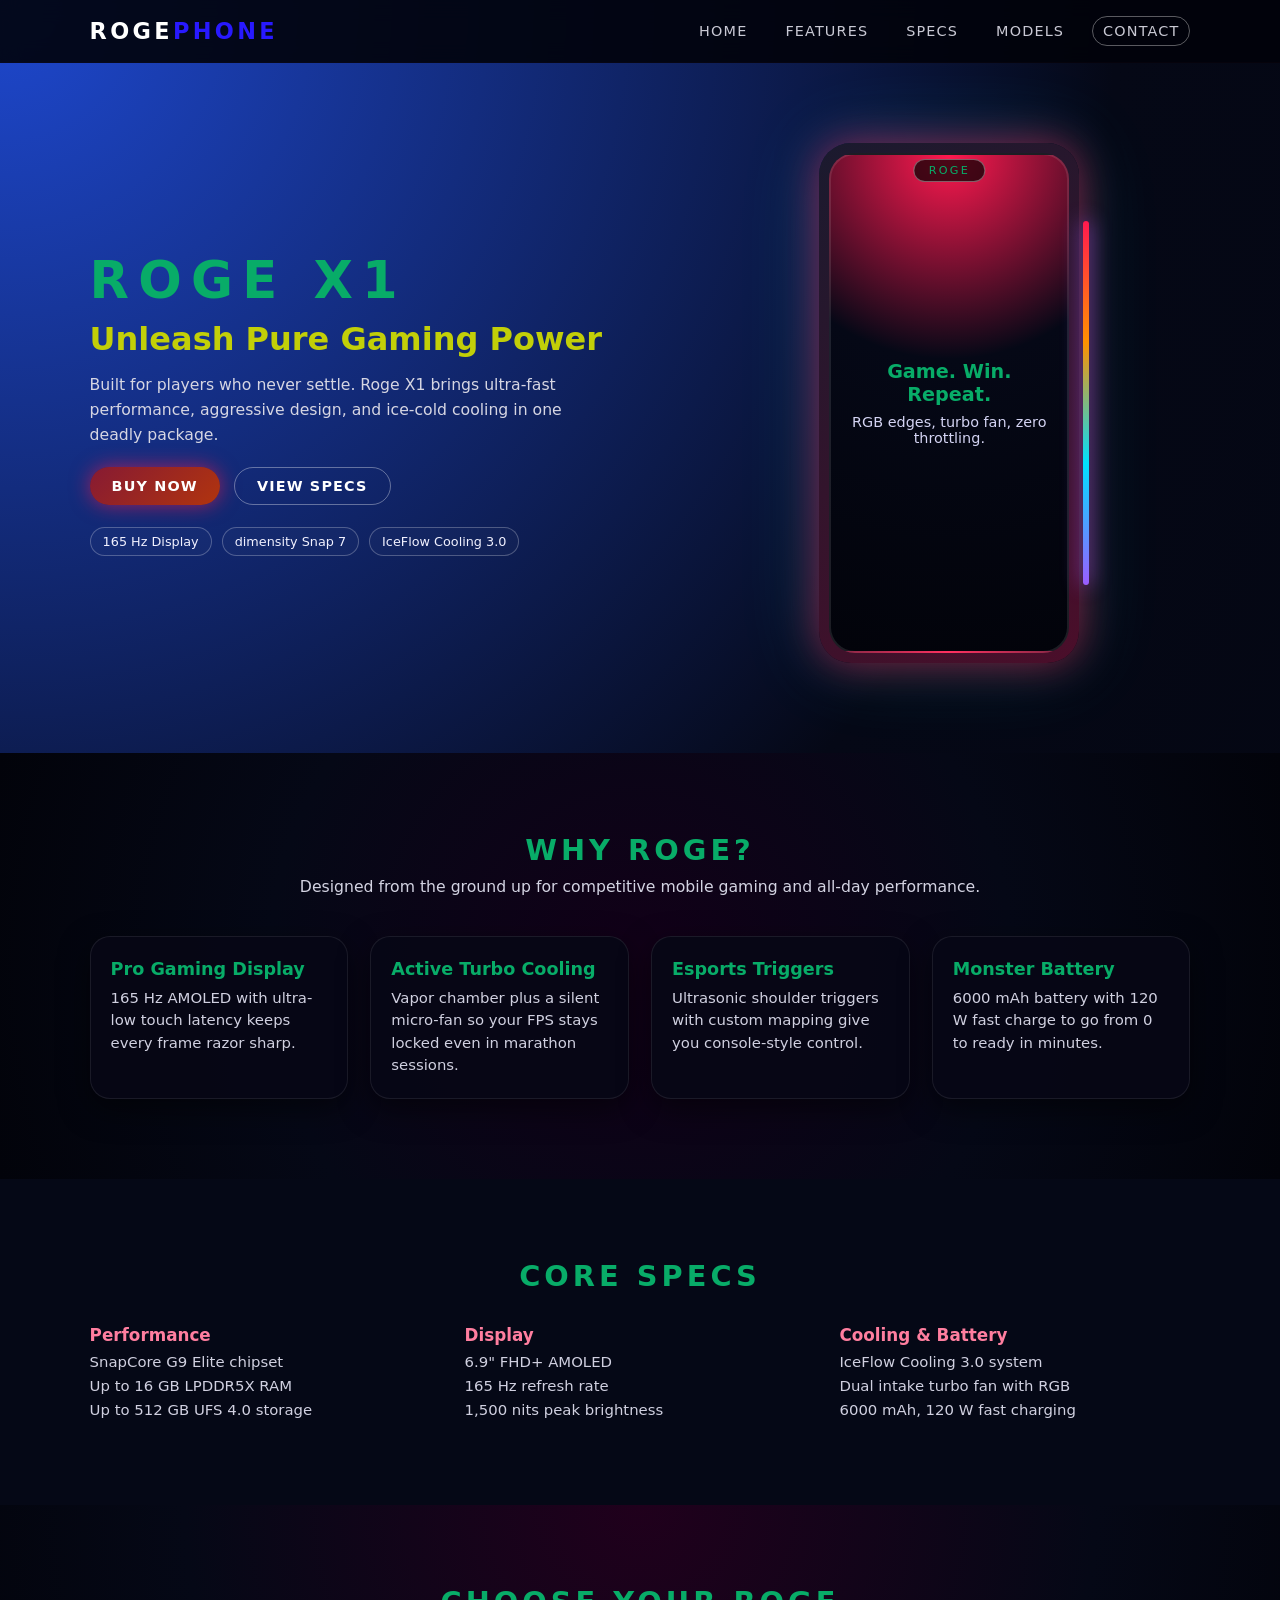
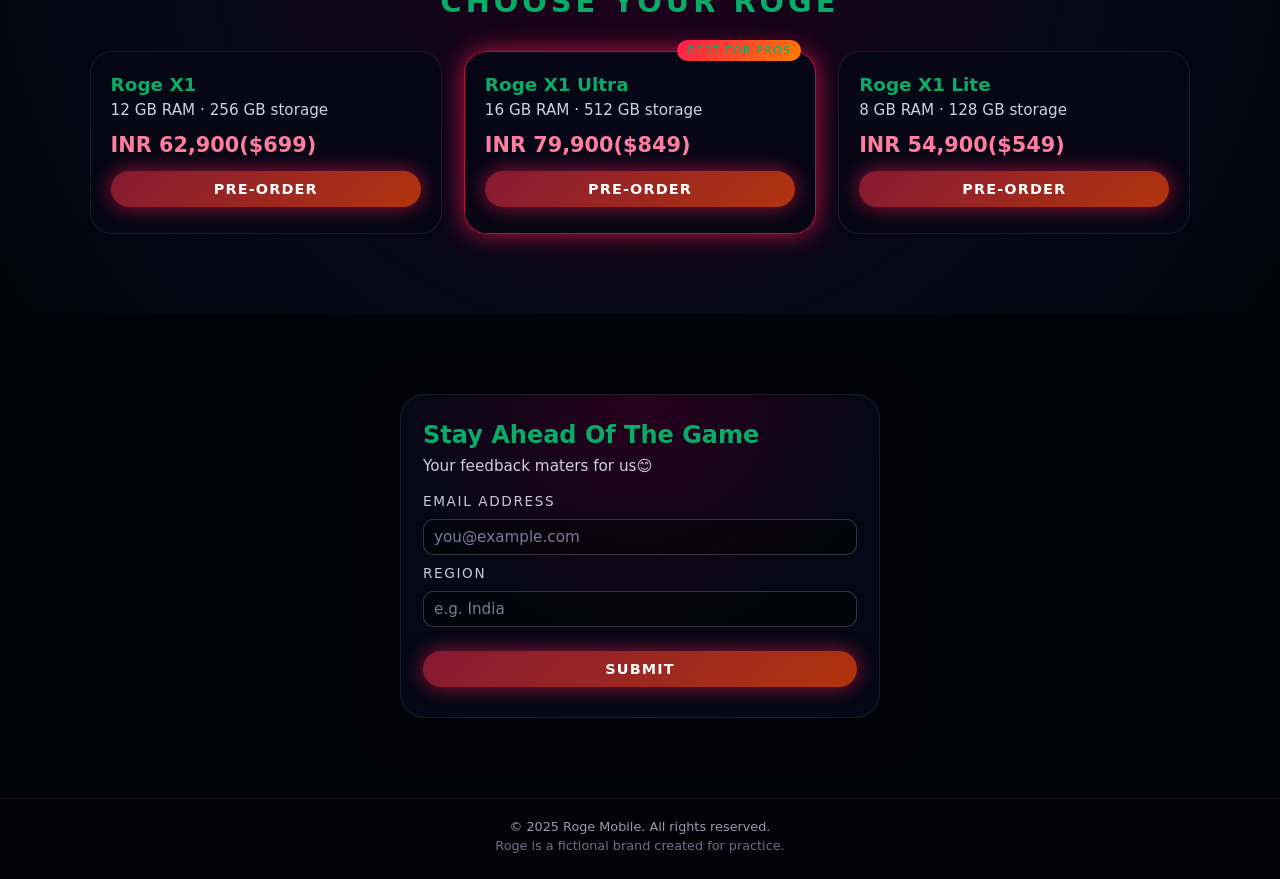
==== web_ph/index.html @ 2e2262ee "webpage a simple webpage on  gaming phone advertisement." ====
<!DOCTYPE html>
<html lang="en">
<head>
    
    <link rel="stylesheet" href="style.css">
</head>
<body>
    
    <header class="header">
        <div class="logo">ROGE<span>PHONE</span></div>
        <nav class="nav">
            <a href="#hero">Home</a>
            <a href="#features">Features</a>
            <a href="#specs">Specs</a>
            <a href="#models">Models</a>
            <a href="#contact" class="btn-outline">Contact</a>
        </nav>
    </header>

    
    <section id="hero" class="hero">
        <div class="hero-text">
            <h1>Roge X1</h1>
            <h2>Unleash Pure Gaming Power</h2>
            <p>
                Built for players who never settle. Roge X1 brings ultra-fast performance, 
                aggressive design, and ice-cold cooling in one deadly package.
            </p>
            <div class="hero-actions">
                <a href="#models" class="btn-primary">Buy Now</a>
                <a href="#specs" class="btn-ghost">View Specs</a>
            </div>
            <div class="hero-tags">
                <span>165 Hz Display</span>
                <span>dimensity Snap 7</span>
                <span>IceFlow Cooling 3.0</span>
            </div>
        </div>
        <div class="hero-image">
            <div class="phone-frame">
                <div class="phone-screen">
                    <span class="badge">ROGE</span>
                    <h3>Game. Win. Repeat.</h3>
                    <p>RGB edges, turbo fan, zero throttling.</p>
                </div>
                <div class="rgb-strip"></div>
            </div>
        </div>
    </section>

    
    <section id="features" class="section features">
        <h2 class="section-title">Why Roge?</h2>
        <p class="section-subtitle">
            Designed from the ground up for competitive mobile gaming and all‑day performance.
        </p>
        <div class="feature-grid">
            <div class="feature-card">
                <h3>Pro Gaming Display</h3>
                <p>165 Hz AMOLED with ultra-low touch latency keeps every frame razor sharp.</p>
            </div>
            <div class="feature-card">
                <h3>Active Turbo Cooling</h3>
                <p>Vapor chamber plus a silent micro-fan so your FPS stays locked even in marathon sessions.</p>
            </div>
            <div class="feature-card">
                <h3>Esports Triggers</h3>
                <p>Ultrasonic shoulder triggers with custom mapping give you console-style control.</p>
            </div>
            <div class="feature-card">
                <h3>Monster Battery</h3>
                <p>6000 mAh battery with 120 W fast charge to go from 0 to ready in minutes.</p>
            </div>
        </div>
    </section>


    <section id="specs" class="section specs">
        <h2 class="section-title">Core Specs</h2>
        <div class="spec-grid">
            <div class="spec-col">
                <h3>Performance</h3>
                <ul>
                    <li>SnapCore G9 Elite chipset</li>
                    <li>Up to 16 GB LPDDR5X RAM</li>
                    <li>Up to 512 GB UFS 4.0 storage</li>
                </ul>
            </div>
            <div class="spec-col">
                <h3>Display</h3>
                <ul>
                    <li>6.9" FHD+ AMOLED</li>
                    <li>165 Hz refresh rate</li>
                    <li>1,500 nits peak brightness</li>
                </ul>
            </div>
            <div class="spec-col">
                <h3>Cooling & Battery</h3>
                <ul>
                    <li>IceFlow Cooling 3.0 system</li>
                    <li>Dual intake turbo fan with RGB</li>
                    <li>6000 mAh, 120 W fast charging</li>
                </ul>
            </div>
        </div>
    </section>

    <section id="models" class="section models">
        <h2 class="section-title">Choose Your Roge</h2>
        <div class="model-grid">
            <div class="model-card">
                <h3>Roge X1</h3>
                <p>12 GB RAM · 256 GB storage</p>
                <p class="price">INR 62,900($699)</p>
                <a href="#contact" class="btn-primary btn-full">Pre-order</a>
            </div>
            <div class="model-card model-card-highlight">
                <div class="tag-top">Best for Pros</div>
                <h3>Roge X1 Ultra</h3>
                <p>16 GB RAM · 512 GB storage</p>
                <p class="price">INR 79,900($849)</p>
                <a href="#contact" class="btn-primary btn-full">Pre-order</a>
            </div>
            <div class="model-card">
                <h3>Roge X1 Lite</h3>
                <p>8 GB RAM · 128 GB storage</p>
                <p class="price">INR 54,900($549)</p>
                <a href="#contact" class="btn-primary btn-full">Pre-order</a>
            </div>
        </div>
    </section>

    
    <section id="contact" class="section contact">
        <div class="contact-card">
            <h2>Stay Ahead Of The Game</h2>
            <p>Your feedback maters for us😊 </p>
            <form class="contact-form">
                <label for="email">Email address</label>
                <input type="email" id="email" placeholder="you@example.com" required>

                <label for="region">Region</label>
                <input type="text" id="region" placeholder="e.g. India">

                <button type="submit" class="btn-primary btn-full">SUBMIT</button>
            </form>
        </div>
    </section>


    <footer class="footer">
        <p>© 2025 Roge Mobile. All rights reserved.</p>
        <p class="footer-note">Roge is a fictional brand created for practice.</p>
    </footer>
</body>
</html>
---- web_ph/style.css ----
* {
    margin: 0;
    padding: 0;
    box-sizing: border-box;
    font-family: system-ui, -apple-system, BlinkMacSystemFont, "Segoe UI", sans-serif;
}

body {
    background: radial-gradient(circle at top left, #1e48cf 0, #050816 40%, #02030a 100%);
    color: #08ac68;
    min-height: 100vh;
}


.section {
    padding: 80px 7vw;
}


.header {
    position: sticky;
    top: 0;
    z-index: 100;
    display: flex;
    align-items: center;
    justify-content: space-between;
    padding: 16px 7vw;
    background: rgba(2, 3, 10, 0.9);
    backdrop-filter: blur(10px);
    border-bottom: 1px solid rgba(94, 19, 19, 0.05);
}

.logo {
    font-size: 1.4rem;
    font-weight: 800;
    letter-spacing: 0.15em;
    text-transform: uppercase;
    color: #ffffff;
}

.logo span {
    color: #2819ff;
}

.nav {
    display: flex;
    gap: 18px;
    align-items: center;
}

.nav a {
    color: #c9c9d4;
    text-decoration: none;
    font-size: 0.9rem;
    text-transform: uppercase;
    letter-spacing: 0.08em;
    padding: 6px 10px;
    border-radius: 999px;
    transition: color 0.2s, background 0.2s;
}

.nav a:hover {
    background: rgba(255, 255, 255, 0.07);
    color: #ffffff;
}

.nav .btn-outline {
    border: 1px solid rgba(255, 255, 255, 0.35);
}


.hero {
    display: grid;
    grid-template-columns: minmax(0, 1.2fr) minmax(0, 1fr);
    align-items: center;
    gap: 40px;
    padding: 80px 7vw 90px;
}

.hero-text h1 {
    font-size: clamp(2.5rem, 4vw, 3.6rem);
    text-transform: uppercase;
    letter-spacing: 0.18em;
}

.hero-text h2 {
    margin-top: 10px;
    font-size: clamp(1.5rem, 2.5vw, 2rem);
    color: #c2cf08;
}

.hero-text p {
    margin-top: 14px;
    max-width: 480px;
    color: #d6d6e3;
    line-height: 1.6;
    font-size: 0.98rem;
}

.hero-actions {
    display: flex;
    gap: 14px;
    margin-top: 20px;
}

.btn-primary,
.btn-ghost {
    display: inline-flex;
    align-items: center;
    justify-content: center;
    padding: 10px 22px;
    border-radius: 999px;
    font-size: 0.9rem;
    font-weight: 600;
    text-transform: uppercase;
    letter-spacing: 0.08em;
    text-decoration: none;
    cursor: pointer;
    border: none;
}

.btn-primary {
    background: linear-gradient(135deg, #861a33, #b1340e);
    color: #ffffff;
    box-shadow: 0 0 20px rgba(255, 25, 79, 0.6);
}

.btn-primary:hover {
    filter: brightness(1.1);
}

.btn-ghost {
    background: transparent;
    border: 1px solid rgba(255, 255, 255, 0.35);
    color: #ffffff;
}

.btn-ghost:hover {
    background: rgba(255, 255, 255, 0.08);
}

.hero-tags {
    display: flex;
    flex-wrap: wrap;
    gap: 10px;
    margin-top: 22px;
}

.hero-tags span {
    border-radius: 999px;
    border: 1px solid rgba(255, 255, 255, 0.25);
    padding: 6px 12px;
    font-size: 0.8rem;
    color: #f1f1ff;
    background: rgba(255, 255, 255, 0.02);
}

/* Hero phone render */
.hero-image {
    display: flex;
    justify-content: center;
}

.phone-frame {
    position: relative;
    width: 260px;
    height: 520px;
    border-radius: 32px;
    padding: 10px;
    background: linear-gradient(145deg, #1a1a2e, #4b0e2a);
    box-shadow:
        0 0 40px rgba(255, 25, 79, 0.5),
        0 0 80px rgba(0, 255, 255, 0.2);
    display: flex;
    align-items: center;
    justify-content: center;
}

.phone-screen {
    width: 100%;
    height: 100%;
    border-radius: 26px;
    background: radial-gradient(circle at top, #ff194f 0, #050816 40%, #02030a 100%);
    border: 2px solid rgba(255, 255, 255, 0.1);
    display: flex;
    flex-direction: column;
    align-items: center;
    justify-content: center;
    text-align: center;
    padding: 20px;
}

.phone-screen h3 {
    font-size: 1.2rem;
    margin-bottom: 8px;
}

.phone-screen p {
    font-size: 0.9rem;
    color: #d4d4f3;
}

.phone-screen .badge {
    position: absolute;
    top: 16px;
    left: 50%;
    transform: translateX(-50%);
    padding: 4px 14px;
    border-radius: 999px;
    background: rgba(0, 0, 0, 0.7);
    border: 1px solid rgba(255, 255, 255, 0.35);
    font-size: 0.7rem;
    letter-spacing: 0.2em;
    text-transform: uppercase;
}

.rgb-strip {
    position: absolute;
    right: -10px;
    top: 15%;
    bottom: 15%;
    width: 6px;
    border-radius: 999px;
    background: linear-gradient(180deg, #ff194f, #ff9100, #00e0ff, #9b5cff);
    box-shadow: 0 0 20px rgba(155, 92, 255, 0.9);
}

/* Section titles */
.section-title {
    font-size: 1.8rem;
    text-align: center;
    text-transform: uppercase;
    letter-spacing: 0.14em;
}

.section-subtitle {
    text-align: center;
    margin-top: 10px;
    color: #d3d3e2;
    font-size: 0.98rem;
}

/* Features */
.features {
    background: radial-gradient(circle at center, #120018 0, #050816 55%, #02030a 100%);
}

.feature-grid {
    margin-top: 40px;
    display: grid;
    grid-template-columns: repeat(auto-fit, minmax(220px, 1fr));
    gap: 22px;
}

.feature-card {
    background: rgba(7, 7, 22, 0.9);
    border-radius: 20px;
    padding: 22px 20px;
    border: 1px solid rgba(255, 255, 255, 0.08);
    box-shadow: 0 10px 30px rgba(0, 0, 0, 0.5);
}

.feature-card h3 {
    font-size: 1.1rem;
    margin-bottom: 8px;
}

.feature-card p {
    font-size: 0.93rem;
    color: #d0d0e0;
    line-height: 1.5;
}

/* Specs */
.specs {
    background: #050816;
}

.spec-grid {
    margin-top: 32px;
    display: grid;
    grid-template-columns: repeat(auto-fit, minmax(210px, 1fr));
    gap: 24px;
}

.spec-col h3 {
    font-size: 1.05rem;
    margin-bottom: 8px;
    color: #ff7e9f;
}

.spec-col ul {
    list-style: none;
    margin-top: 4px;
}

.spec-col li {
    font-size: 0.93rem;
    color: #d0d0e0;
    margin-bottom: 6px;
}

/* Models */
.models {
    background: radial-gradient(circle at top, #20001c 0, #050816 60%, #02030a 100%);
}

.model-grid {
    margin-top: 32px;
    display: grid;
    grid-template-columns: repeat(auto-fit, minmax(220px, 1fr));
    gap: 22px;
}

.model-card {
    position: relative;
    background: rgba(7, 7, 22, 0.96);
    border-radius: 22px;
    padding: 22px 20px 26px;
    border: 1px solid rgba(255, 255, 255, 0.08);
    text-align: left;
}

.model-card h3 {
    font-size: 1.15rem;
}

.model-card p {
    margin-top: 6px;
    font-size: 0.95rem;
    color: #d0d0e0;
}

.model-card .price {
    margin-top: 14px;
    font-size: 1.3rem;
    font-weight: 700;
    color: #ff7e9f;
}

.btn-full {
    width: 100%;
    margin-top: 14px;
}

.model-card-highlight {
    border-color: rgba(255, 25, 79, 0.7);
    box-shadow: 0 0 24px rgba(255, 25, 79, 0.7);
}

.model-card-highlight .tag-top {
    position: absolute;
    top: -12px;
    right: 14px;
    padding: 4px 10px;
    border-radius: 999px;
    background: linear-gradient(135deg, #ff194f, #ff7e00);
    font-size: 0.7rem;
    text-transform: uppercase;
    letter-spacing: 0.1em;
}

/* Contact */
.contact {
    background: #02030a;
    display: flex;
    justify-content: center;
}

.contact-card {
    max-width: 480px;
    width: 100%;
    background: radial-gradient(circle at top, #28001e 0, #050816 60%);
    border-radius: 24px;
    padding: 26px 22px 30px;
    border: 1px solid rgba(255, 255, 255, 0.08);
    box-shadow: 0 10px 40px rgba(0, 0, 0, 0.7);
}

.contact-card h2 {
    font-size: 1.5rem;
}

.contact-card p {
    margin-top: 8px;
    font-size: 0.95rem;
    color: #d0d0e0;
}

.contact-form {
    margin-top: 18px;
    display: flex;
    flex-direction: column;
    gap: 10px;
}

.contact-form label {
    font-size: 0.85rem;
    text-transform: uppercase;
    letter-spacing: 0.12em;
    color: #c8c8d8;
}

.contact-form input {
    padding: 8px 10px;
    border-radius: 10px;
    border: 1px solid rgba(255, 255, 255, 0.2);
    background: rgba(0, 0, 0, 0.45);
    color: #ffffff;
    font-size: 0.95rem;
}

.contact-form input::placeholder {
    color: #7a7a9a;
}

/* Footer */
.footer {
    padding: 20px 7vw 26px;
    background: #020208;
    border-top: 1px solid rgba(255, 255, 255, 0.06);
    text-align: center;
    font-size: 0.8rem;
    color: #9a9ab0;
}

.footer-note {
    margin-top: 4px;
    color: #6f6f8d;
}

/* Responsive */
@media (max-width: 900px) {
    .hero {
        grid-template-columns: 1fr;
        padding-top: 100px;
    }

    .hero-image {
        order: -1;
    }

    .header {
        flex-wrap: wrap;
        gap: 10px;
    }

    .nav {
        flex-wrap: wrap;
        justify-content: flex-end;
    }
}

@media (max-width: 600px) {
    .section {
        padding: 60px 6vw;
    }

    .hero {
        padding: 70px 6vw 70px;
    }

    .phone-frame {
        transform: scale(0.9);
    }
}
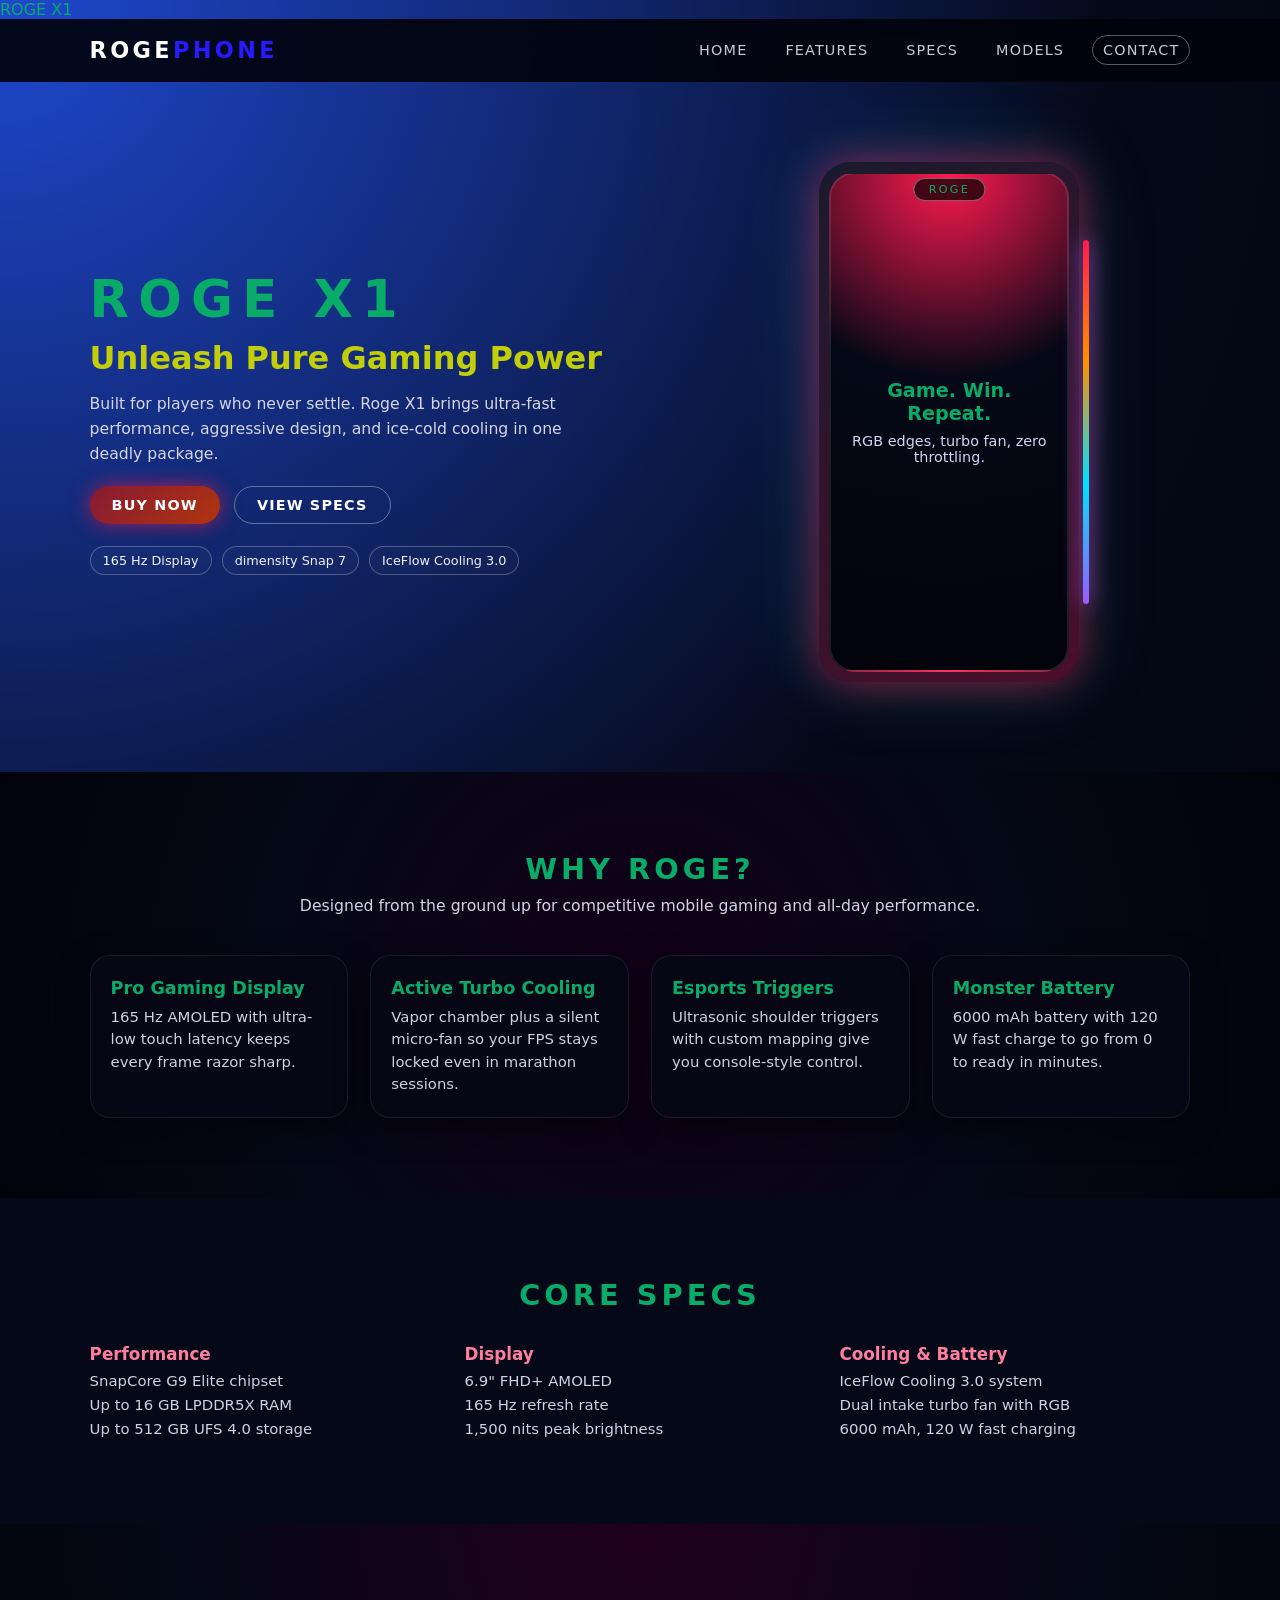
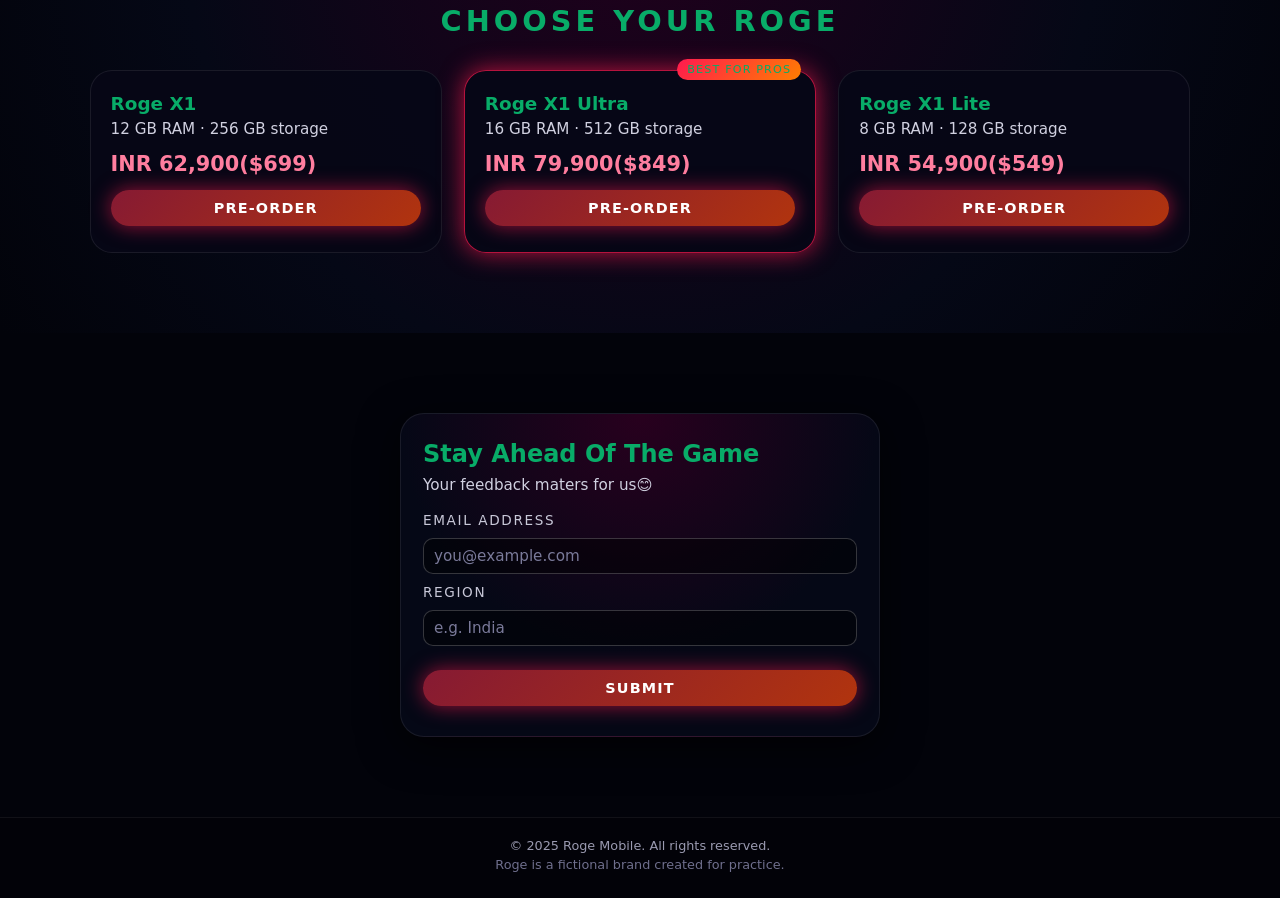
==== commit 49b4a0c4: "Update index.html" ====
--- a/web_ph/index.html
+++ b/web_ph/index.html
@@ -1,7 +1,7 @@
 <!DOCTYPE html>
 <html lang="en">
 <head>
-    
+    ROGE X1
     <link rel="stylesheet" href="style.css">
 </head>
 <body>
--- a/web_ph/style.css
+++ b/web_ph/style.css
@@ -226,7 +226,6 @@
     box-shadow: 0 0 20px rgba(155, 92, 255, 0.9);
 }
 
-/* Section titles */
 .section-title {
     font-size: 1.8rem;
     text-align: center;
@@ -241,7 +240,7 @@
     font-size: 0.98rem;
 }
 
-/* Features */
+
 .features {
     background: radial-gradient(circle at center, #120018 0, #050816 55%, #02030a 100%);
 }
@@ -272,7 +271,7 @@
     line-height: 1.5;
 }
 
-/* Specs */
+
 .specs {
     background: #050816;
 }
@@ -301,7 +300,7 @@
     margin-bottom: 6px;
 }
 
-/* Models */
+
 .models {
     background: radial-gradient(circle at top, #20001c 0, #050816 60%, #02030a 100%);
 }
@@ -361,7 +360,7 @@
     letter-spacing: 0.1em;
 }
 
-/* Contact */
+
 .contact {
     background: #02030a;
     display: flex;
@@ -415,7 +414,7 @@
     color: #7a7a9a;
 }
 
-/* Footer */
+
 .footer {
     padding: 20px 7vw 26px;
     background: #020208;
@@ -430,7 +429,6 @@
     color: #6f6f8d;
 }
 
-/* Responsive */
 @media (max-width: 900px) {
     .hero {
         grid-template-columns: 1fr;
@@ -464,4 +462,4 @@
     .phone-frame {
         transform: scale(0.9);
     }
-}+}
